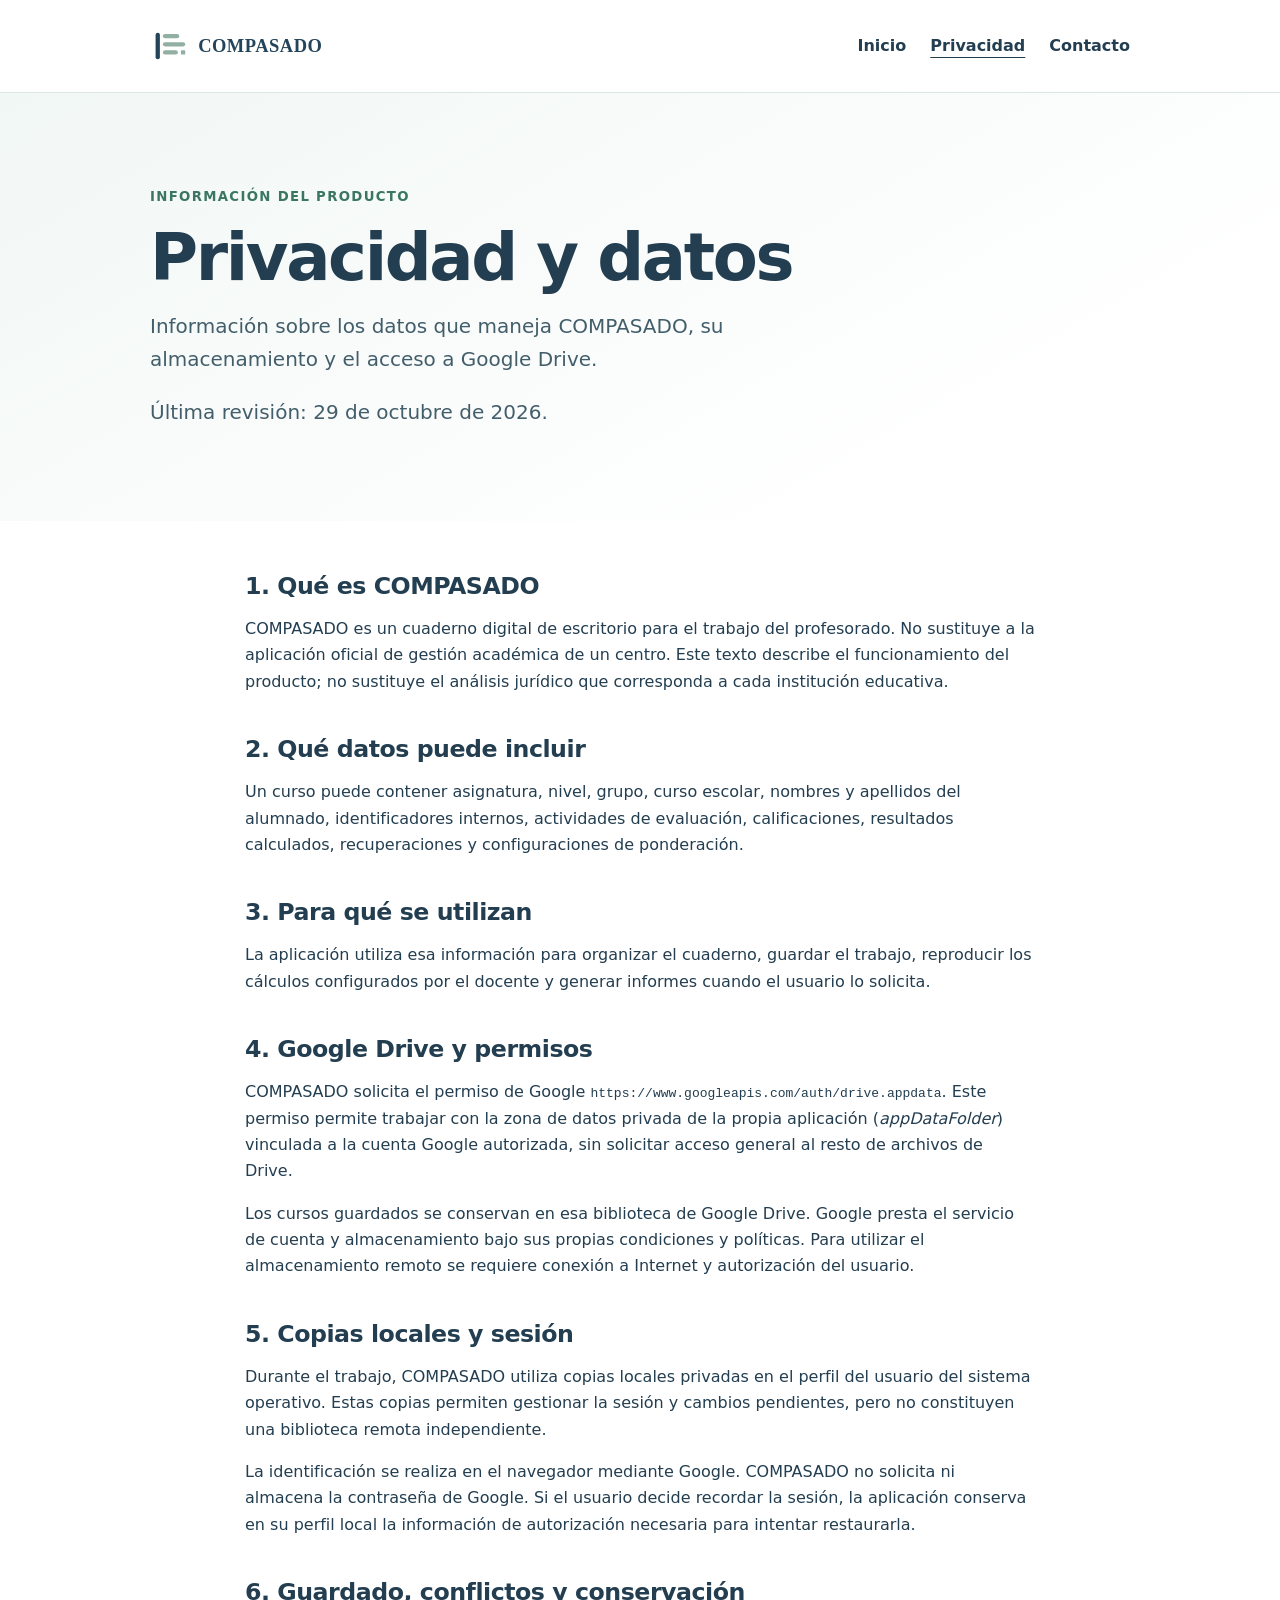
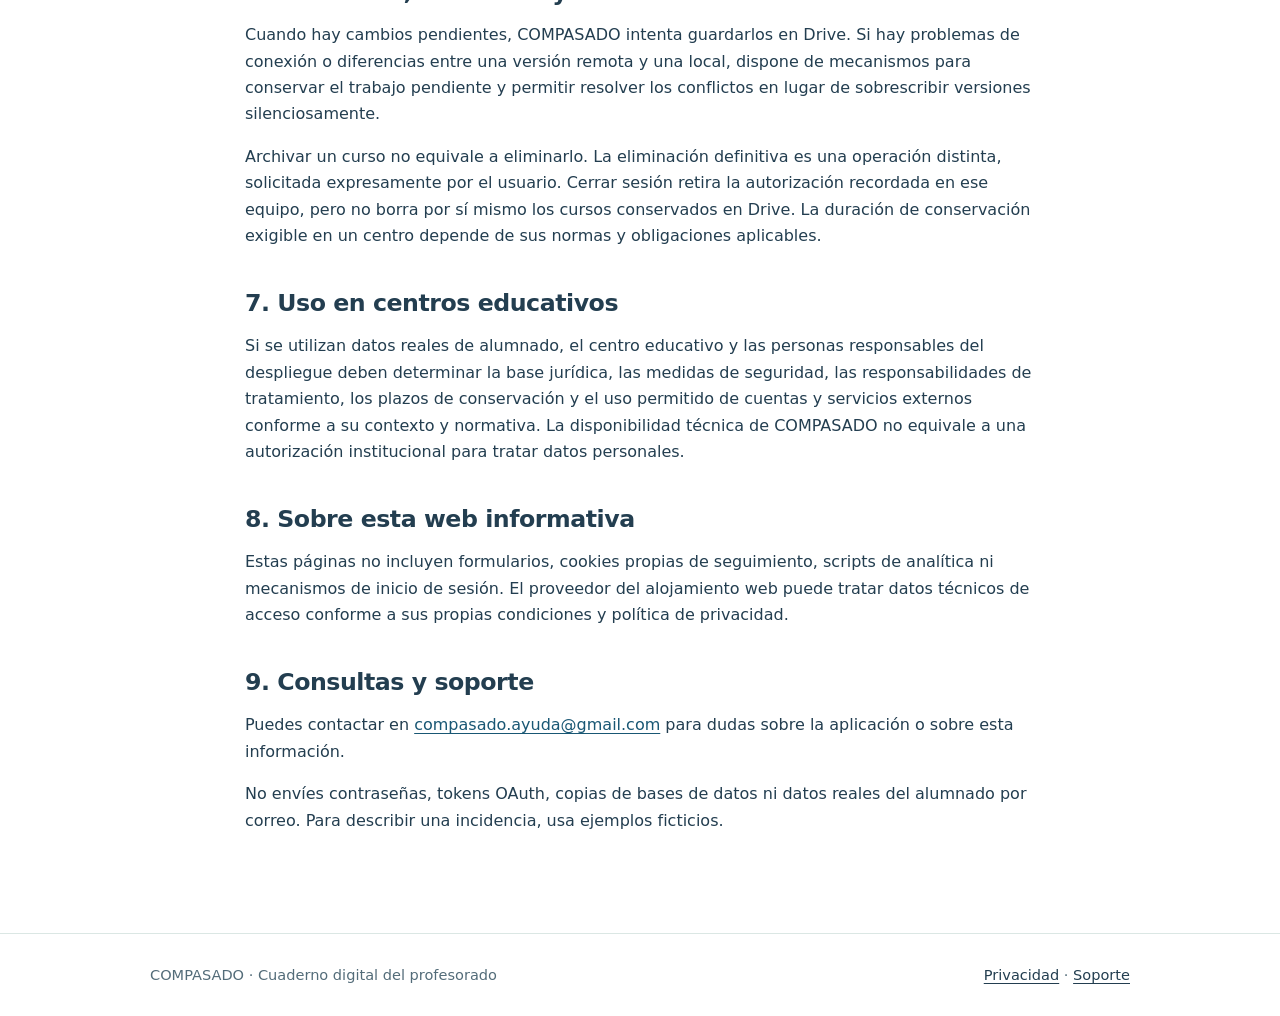
==== privacidad.html @ 7c897813 "Add COMPASADO privacy information" ====
<!doctype html>
<html lang="es">
<head>
  <meta charset="utf-8">
  <meta name="viewport" content="width=device-width, initial-scale=1">
  <meta name="color-scheme" content="light">
  <meta name="description" content="COMPASADO: cuaderno digital de escritorio para el trabajo cotidiano del profesorado.">
  <title>Privacidad y datos — COMPASADO</title>
  <link rel="icon" type="image/svg+xml" href="./assets/compasado_logo.svg">
  <link rel="stylesheet" href="./style.css">
</head>
<body>
<header class="site-header"><div class="wrap header-inner">
  <a class="brand" href="./index.html" aria-label="COMPASADO, inicio"><img src="./assets/compasado_logo.svg" width="640" height="112" alt="COMPASADO"></a>
  <nav class="nav" aria-label="Navegación principal"><a href="./index.html" >Inicio</a><a href="./privacidad.html" aria-current="page">Privacidad</a><a href="mailto:compasado.ayuda@gmail.com">Contacto</a></nav>
</div></header>
<main>
<section class="hero"><div class="wrap"><div class="eyebrow">Información del producto</div><h1>Privacidad y datos</h1><p>Información sobre los datos que maneja COMPASADO, su almacenamiento y el acceso a Google Drive.</p><p class="small">Última revisión: 29 de octubre de 2026.</p></div></section>
<section class="section"><div class="wrap prose">
  <h2>1. Qué es COMPASADO</h2>
  <p>COMPASADO es un cuaderno digital de escritorio para el trabajo del profesorado. No sustituye a la aplicación oficial de gestión académica de un centro. Este texto describe el funcionamiento del producto; no sustituye el análisis jurídico que corresponda a cada institución educativa.</p>
  <h2>2. Qué datos puede incluir</h2>
  <p>Un curso puede contener asignatura, nivel, grupo, curso escolar, nombres y apellidos del alumnado, identificadores internos, actividades de evaluación, calificaciones, resultados calculados, recuperaciones y configuraciones de ponderación.</p>
  <h2>3. Para qué se utilizan</h2>
  <p>La aplicación utiliza esa información para organizar el cuaderno, guardar el trabajo, reproducir los cálculos configurados por el docente y generar informes cuando el usuario lo solicita.</p>
  <h2>4. Google Drive y permisos</h2>
  <p>COMPASADO solicita el permiso de Google <code>https://www.googleapis.com/auth/drive.appdata</code>. Este permiso permite trabajar con la zona de datos privada de la propia aplicación (<em>appDataFolder</em>) vinculada a la cuenta Google autorizada, sin solicitar acceso general al resto de archivos de Drive.</p>
  <p>Los cursos guardados se conservan en esa biblioteca de Google Drive. Google presta el servicio de cuenta y almacenamiento bajo sus propias condiciones y políticas. Para utilizar el almacenamiento remoto se requiere conexión a Internet y autorización del usuario.</p>
  <h2>5. Copias locales y sesión</h2>
  <p>Durante el trabajo, COMPASADO utiliza copias locales privadas en el perfil del usuario del sistema operativo. Estas copias permiten gestionar la sesión y cambios pendientes, pero no constituyen una biblioteca remota independiente.</p>
  <p>La identificación se realiza en el navegador mediante Google. COMPASADO no solicita ni almacena la contraseña de Google. Si el usuario decide recordar la sesión, la aplicación conserva en su perfil local la información de autorización necesaria para intentar restaurarla.</p>
  <h2>6. Guardado, conflictos y conservación</h2>
  <p>Cuando hay cambios pendientes, COMPASADO intenta guardarlos en Drive. Si hay problemas de conexión o diferencias entre una versión remota y una local, dispone de mecanismos para conservar el trabajo pendiente y permitir resolver los conflictos en lugar de sobrescribir versiones silenciosamente.</p>
  <p>Archivar un curso no equivale a eliminarlo. La eliminación definitiva es una operación distinta, solicitada expresamente por el usuario. Cerrar sesión retira la autorización recordada en ese equipo, pero no borra por sí mismo los cursos conservados en Drive. La duración de conservación exigible en un centro depende de sus normas y obligaciones aplicables.</p>
  <h2>7. Uso en centros educativos</h2>
  <p>Si se utilizan datos reales de alumnado, el centro educativo y las personas responsables del despliegue deben determinar la base jurídica, las medidas de seguridad, las responsabilidades de tratamiento, los plazos de conservación y el uso permitido de cuentas y servicios externos conforme a su contexto y normativa. La disponibilidad técnica de COMPASADO no equivale a una autorización institucional para tratar datos personales.</p>
  <h2>8. Sobre esta web informativa</h2>
  <p>Estas páginas no incluyen formularios, cookies propias de seguimiento, scripts de analítica ni mecanismos de inicio de sesión. El proveedor del alojamiento web puede tratar datos técnicos de acceso conforme a sus propias condiciones y política de privacidad.</p>
  <h2>9. Consultas y soporte</h2>
  <p>Puedes contactar en <a href="mailto:compasado.ayuda@gmail.com">compasado.ayuda@gmail.com</a> para dudas sobre la aplicación o sobre esta información.</p>
  <p>No envíes contraseñas, tokens OAuth, copias de bases de datos ni datos reales del alumnado por correo. Para describir una incidencia, usa ejemplos ficticios.</p>
</div></section>
</main>
<footer class="site-footer"><div class="wrap footer-inner"><span>COMPASADO · Cuaderno digital del profesorado</span><span><a href="./privacidad.html">Privacidad</a> · <a href="mailto:compasado.ayuda@gmail.com">Soporte</a></span></div></footer>
</body></html>
---- style.css ----
/* COMPASADO · Sitio informativo estático · Sin dependencias externas */
:root { color-scheme: light; --ink:#233e50; --muted:#536c79; --soft:#f3f7f6; --line:#dbe7e4; --sage:#7eab9a; --white:#ffffff; }
* { box-sizing:border-box; }
html { scroll-behavior:smooth; }
body { margin:0; color:var(--ink); background:var(--white); font-family:system-ui,-apple-system,"Segoe UI",Arial,sans-serif; line-height:1.65; }
a { color:#195774; text-underline-offset:3px; }
a:hover { color:#0f4059; }
a:focus-visible { outline:3px solid #276e88; outline-offset:3px; border-radius:3px; }
.wrap { width:min(100% - 3rem, 980px); margin-inline:auto; }
.site-header { border-bottom:1px solid var(--line); background:var(--white); }
.header-inner { min-height:92px; display:flex; justify-content:space-between; align-items:center; gap:1rem; }
.brand { display:inline-flex; align-items:center; flex:0 1 275px; min-width:0; }
.brand img { display:block; max-width:100%; height:auto; }
.nav { display:flex; flex-wrap:wrap; align-items:center; column-gap:1.5rem; row-gap:.4rem; }
.nav a { text-decoration:none; color:var(--ink); font-weight:650; }
.nav a[aria-current="page"] { text-decoration:underline; text-underline-offset:6px; }
.hero { padding:clamp(3rem,8vw,5.8rem) 0 clamp(2.6rem,6vw,4.5rem); background:linear-gradient(150deg,#f1f7f5 0%,#fff 77%); }
.eyebrow { color:#3b7663; font-size:.83rem; font-weight:760; letter-spacing:.1em; text-transform:uppercase; }
h1 { line-height:1.13; font-size:clamp(2.4rem,6vw,4.1rem); margin:.75rem 0 1rem; letter-spacing:-.036em; max-width:760px; }
.hero p { font-size:clamp(1.1rem,2vw,1.25rem); max-width:690px; color:#435e6b; }
.section { padding:3.2rem 0; }
h2 { font-size:clamp(1.5rem,3.5vw,2rem); line-height:1.25; letter-spacing:-.02em; margin:0 0 1.4rem; }
h3 { margin:0 0 .5rem; font-size:1.11rem; line-height:1.4; }
p { margin-top:0; }
.cards { display:grid; grid-template-columns:repeat(2,minmax(0,1fr)); gap:1rem; }
.card { border:1px solid var(--line); border-radius:14px; padding:1.5rem; background:#fff; }
.card p { margin:0; color:var(--muted); }
.band { background:var(--soft); border-block:1px solid var(--line); }
.prose { max-width:790px; }
.prose h2 { margin-top:2.5rem; margin-bottom:.9rem; font-size:1.48rem; }
.prose h2:first-child { margin-top:0; }
.prose ul { padding-left:1.4rem; }
.prose li { margin-bottom:.45rem; }
.small { font-size:.93rem; color:var(--muted); }
.site-footer { border-top:1px solid var(--line); margin-top:2rem; padding:1.8rem 0; color:var(--muted); font-size:.91rem; }
.footer-inner { display:flex; justify-content:space-between; gap:.8rem; flex-wrap:wrap; }
.footer-inner a { color:var(--ink); }
@media(max-width:700px) { .header-inner { flex-direction:column; align-items:flex-start; justify-content:center; padding:1rem 0; } .brand { width:245px; flex-basis:auto; } .cards { grid-template-columns:1fr; } .section { padding:2.4rem 0; } }
@media(prefers-reduced-motion:reduce) { html { scroll-behavior:auto; } }
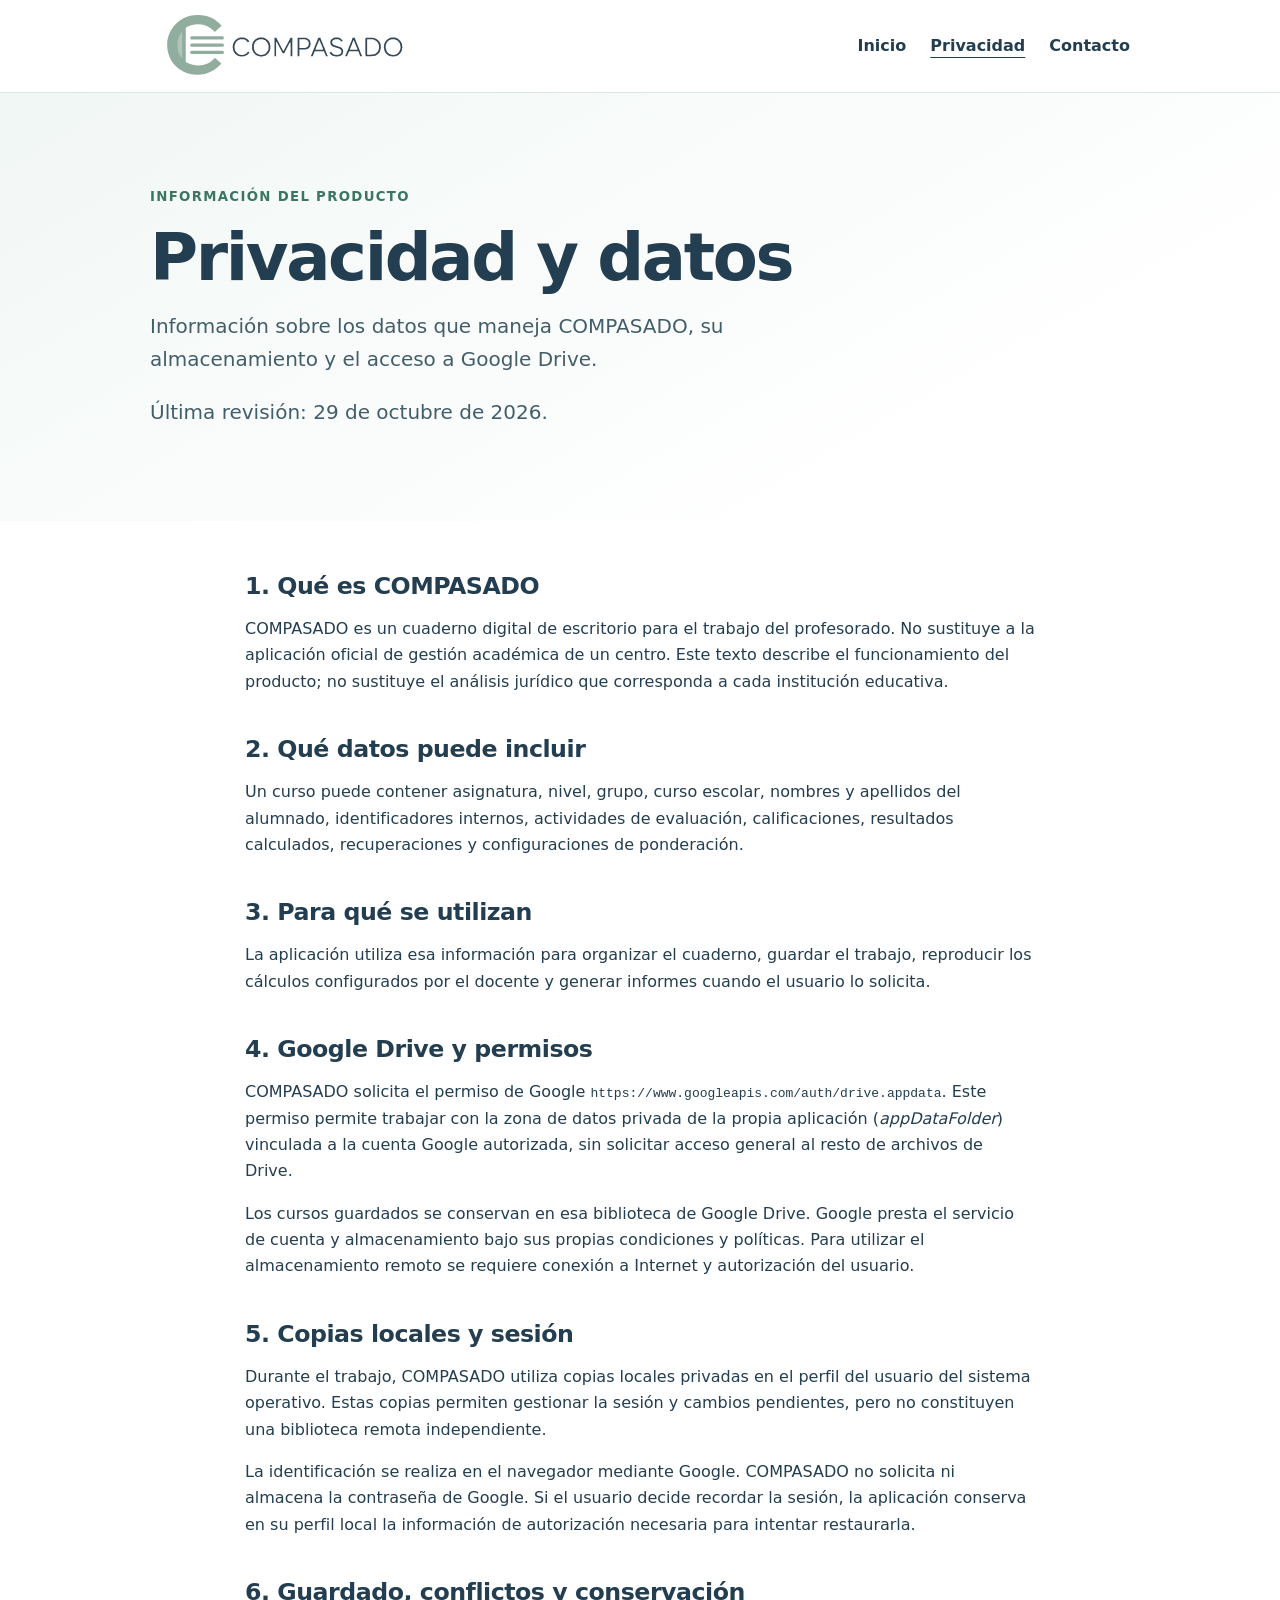
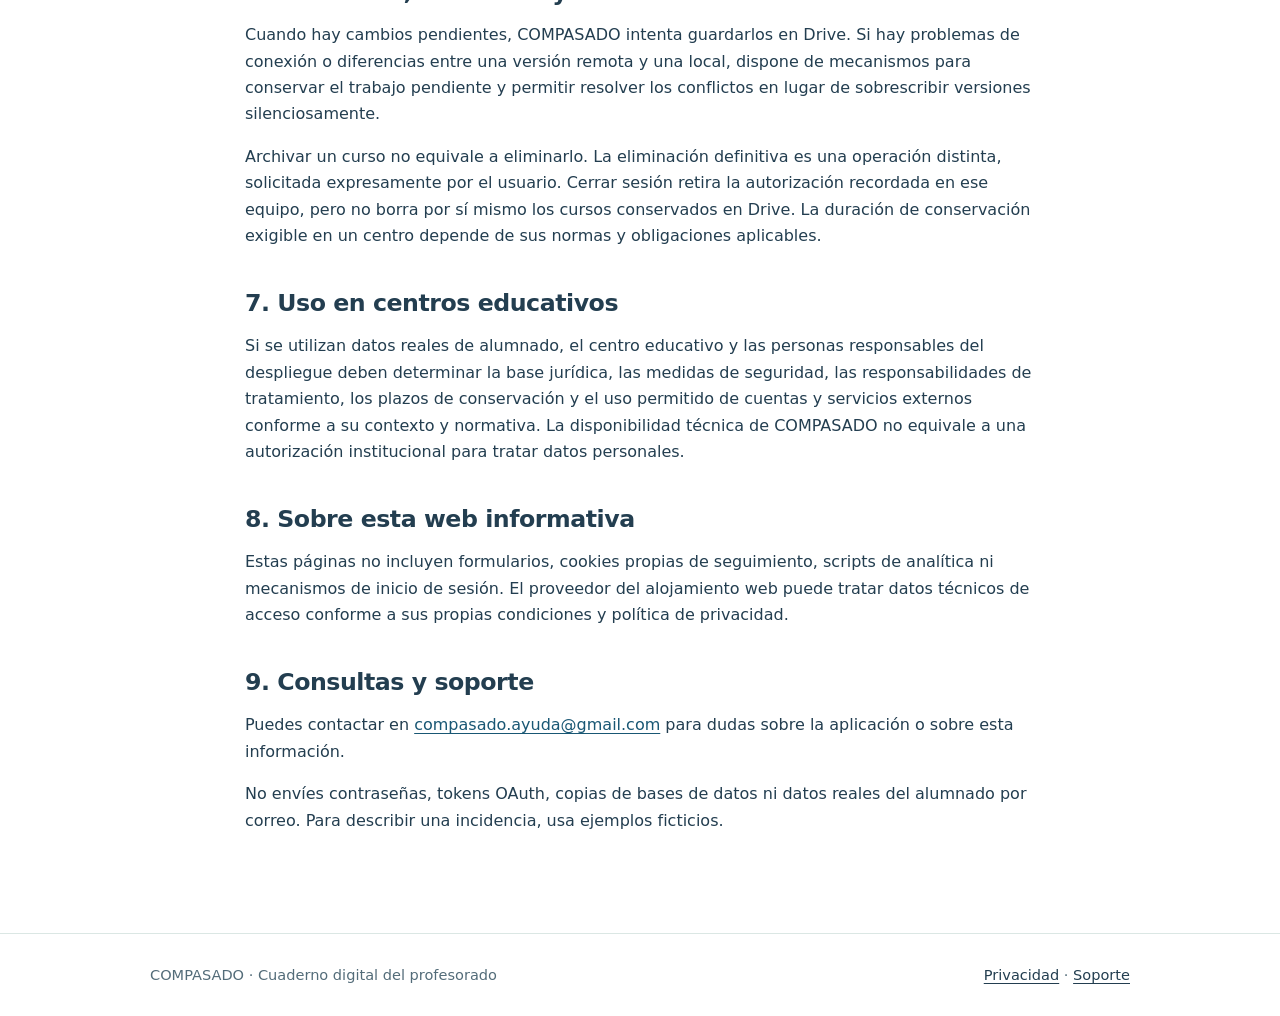
==== commit 9575b59e: "Align privacidad.html header and favicon with approved COMPASADO identity" ====
--- a/privacidad.html
+++ b/privacidad.html
@@ -6,12 +6,12 @@
   <meta name="color-scheme" content="light">
   <meta name="description" content="COMPASADO: cuaderno digital de escritorio para el trabajo cotidiano del profesorado.">
   <title>Privacidad y datos — COMPASADO</title>
-  <link rel="icon" type="image/svg+xml" href="./assets/compasado_logo.svg">
+  <link rel="icon" type="image/svg+xml" href="./assets/compasado_icono.svg">
   <link rel="stylesheet" href="./style.css">
 </head>
 <body>
 <header class="site-header"><div class="wrap header-inner">
-  <a class="brand" href="./index.html" aria-label="COMPASADO, inicio"><img src="./assets/compasado_logo.svg" width="640" height="112" alt="COMPASADO"></a>
+  <a class="brand" href="./index.html" aria-label="COMPASADO, inicio"><img src="./assets/compasado_logo.svg" width="1600" height="500" alt="COMPASADO"></a>
   <nav class="nav" aria-label="Navegación principal"><a href="./index.html" >Inicio</a><a href="./privacidad.html" aria-current="page">Privacidad</a><a href="mailto:compasado.ayuda@gmail.com">Contacto</a></nav>
 </div></header>
 <main>
